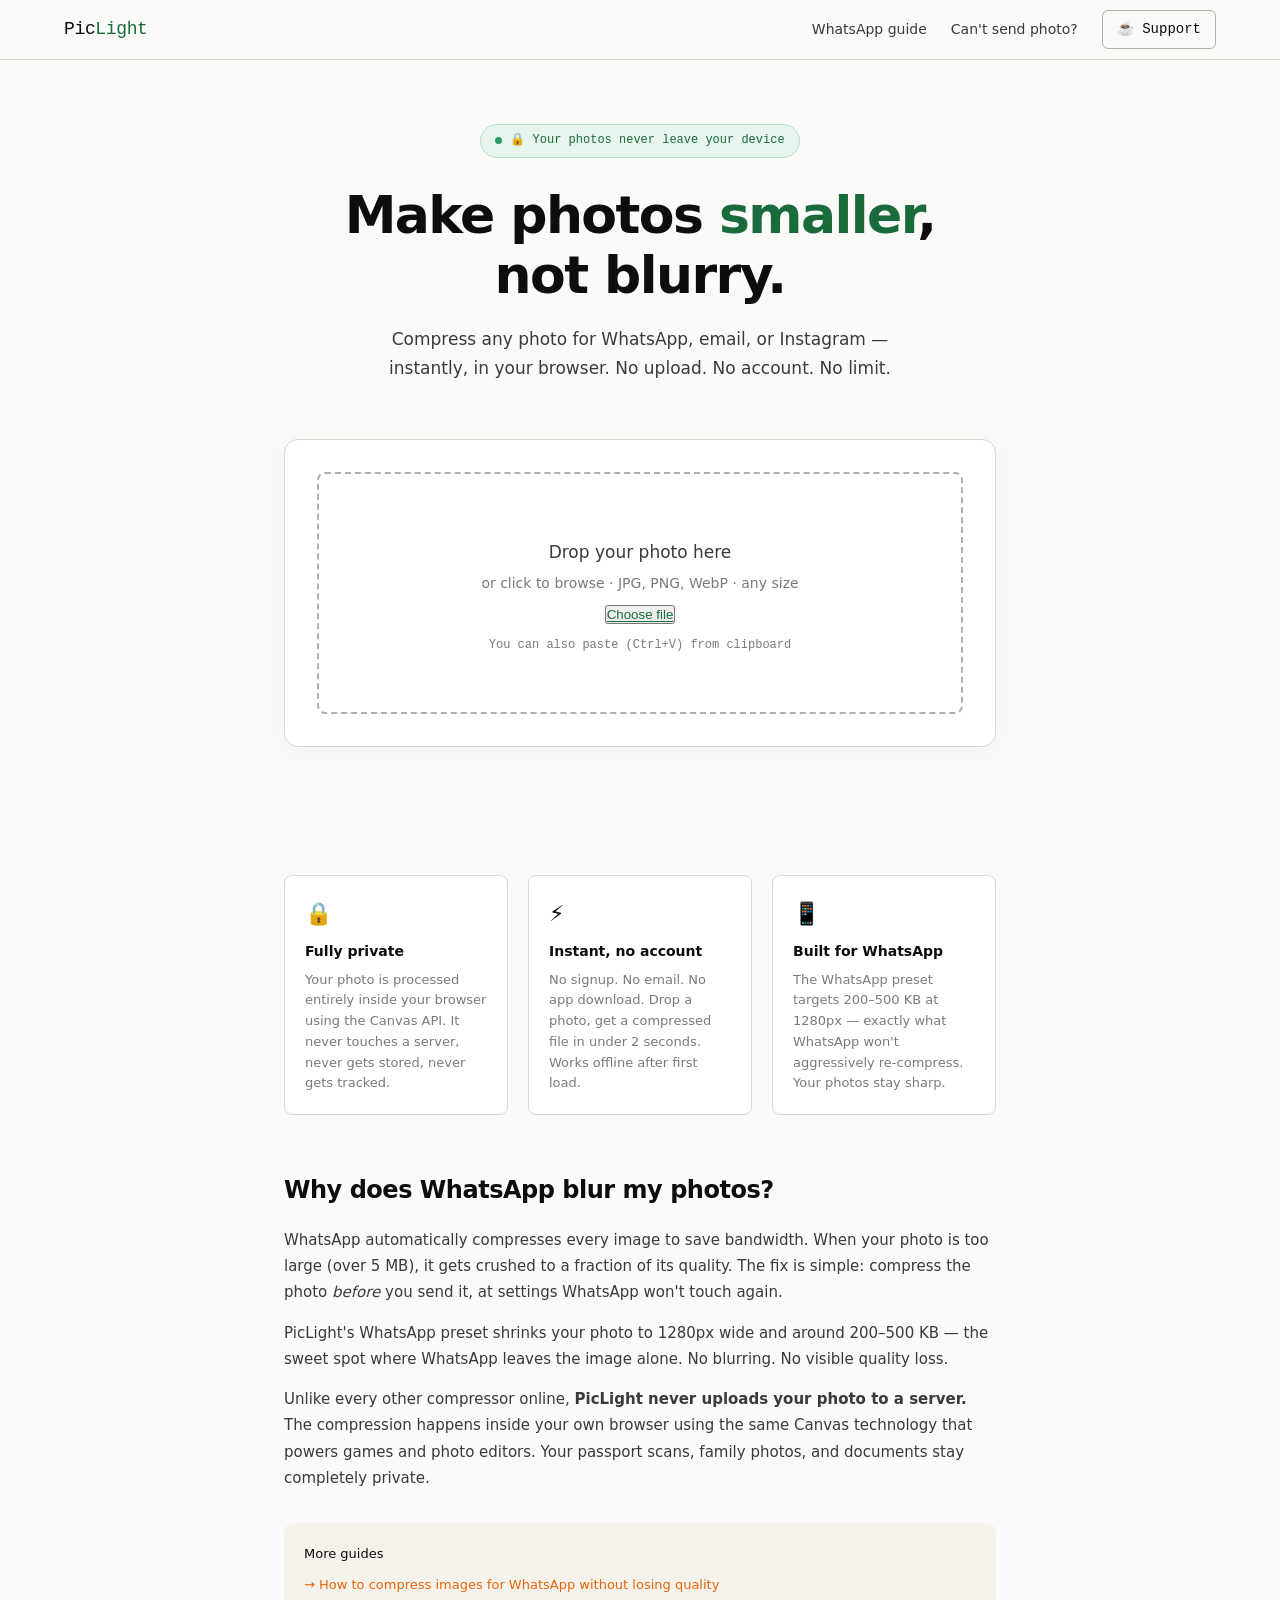
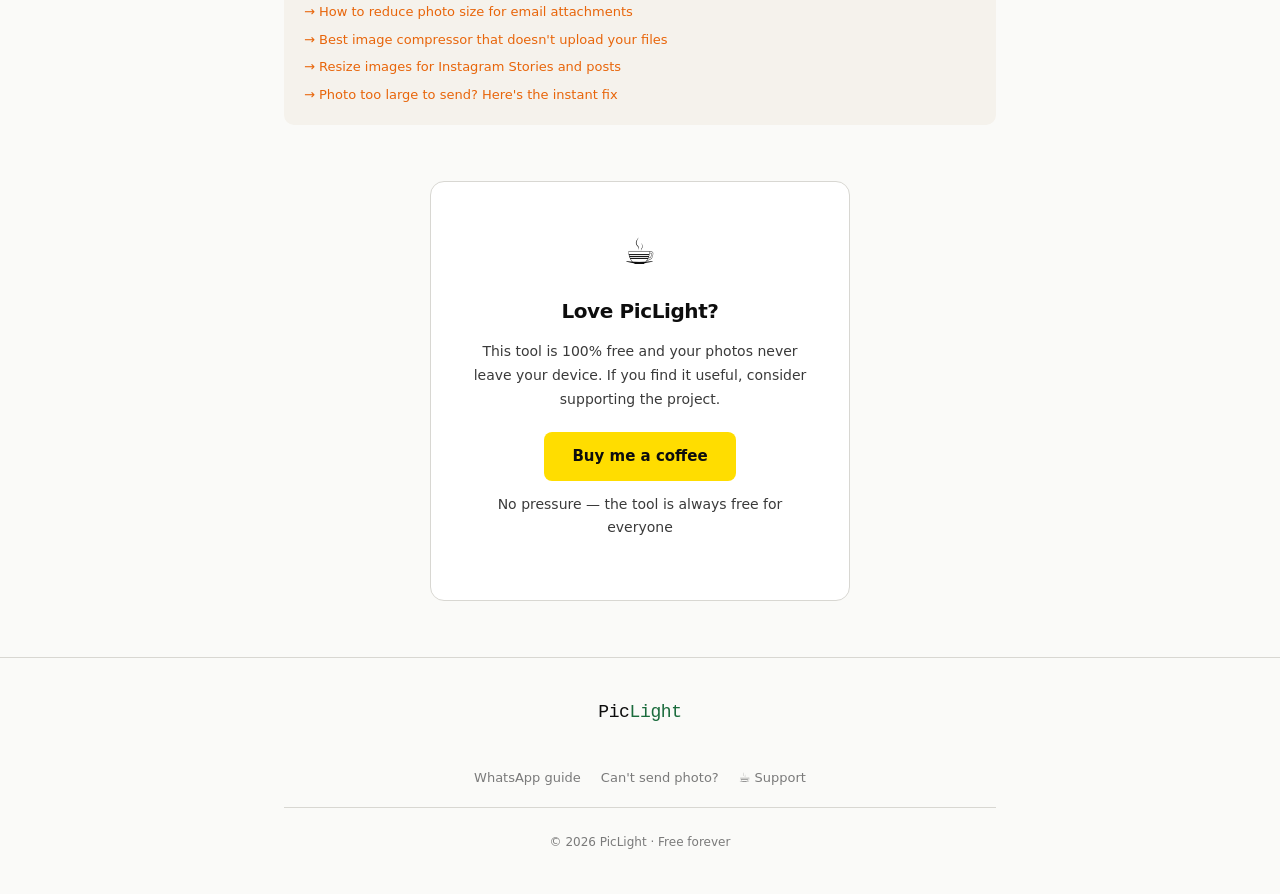
==== index.html @ 230999a6 "Enable clean URLs: remove .html extensions from all blog links" ====
<!DOCTYPE html>
<html lang="en">
<head>
  <meta charset="UTF-8">
  <meta name="viewport" content="width=device-width, initial-scale=1.0">
  <title>PicLight — Compress Images for WhatsApp & Email. Free. No Upload.</title>
  <meta name="description" content="Compress photos for WhatsApp, email, and Instagram instantly. Works 100% in your browser — your photos never leave your device. Free forever, no signup.">
  <meta name="keywords" content="compress image for whatsapp, image compressor, reduce photo size, compress photo free, no upload image compressor">
  <meta property="og:title" content="PicLight — Compress Images Free. No Upload.">
  <meta property="og:description" content="Your photos never leave your device. Compress for WhatsApp, email & social in one tap.">
  <meta property="og:type" content="website">
  <meta name="twitter:card" content="summary_large_image">
  <meta name="google-site-verification" content="NXawo3W-M1GbvlyXy6zWJTYUl6UJcoLheuD6qWnZlss" />
  <link rel="canonical" href="https://piclight.vercel.app/">
  <link rel="icon" type="image/svg+xml" href="favicon.svg">
  <link rel="stylesheet" href="css/style.css">
  <script type="application/ld+json">
  {
    "@context": "https://schema.org",
    "@type": "WebApplication",
    "name": "PicLight",
    "description": "Free browser-based image compressor. No upload, no signup. Works offline.",
    "applicationCategory": "UtilitiesApplication",
    "operatingSystem": "Any",
    "offers": { "@type": "Offer", "price": "0", "priceCurrency": "USD" }
  }
  </script>
  <script defer src="https://cdn.vercel-insights.com/v1/script.js"></script>
</head>
<body>

<nav>
  <a href="/" class="logo">Pic<span>Light</span></a>
  <div class="nav-links">
    <a href="blog/compress-image-whatsapp">WhatsApp guide</a>
    <a href="blog/photo-too-large-to-send">Can't send photo?</a>
    <a href="https://ko-fi.com/brahyan" target="_blank" rel="noopener" class="btn-coffee">☕ Support</a>
  </div>
</nav>

<section class="hero">
  <div class="trust-badge">
    <span class="dot"></span>
    🔒 Your photos never leave your device
  </div>
  <h1>Make photos <em>smaller</em>,<br>not blurry.</h1>
  <p class="hero-sub">Compress any photo for WhatsApp, email, or Instagram — instantly, in your browser. No upload. No account. No limit.</p>
</section>

<main>
  <div class="converter-box">
    <div class="drop-zone" id="dropzone">
      <input type="file" id="fileInput" accept="image/*" style="display:none">

      <div id="uploadPanel" style="display:flex;flex-direction:column;align-items:center;">
        <div class="drop-icon"></div>
        <p class="drop-primary">Drop your photo here</p>
        <p class="drop-secondary">or click to browse · JPG, PNG, WebP · any size</p>
        <button class="file-label" onclick="document.getElementById('fileInput').click()">
          Choose file
        </button>
        <p class="drop-hint">You can also paste (Ctrl+V) from clipboard</p>
        <p id="errorMsg" style="color:#b84a2c;margin-top:8px;"></p>
      </div>

      <div id="spinner" style="display:none;text-align:center;">
        <div class="spin-ring"></div>
        <p class="spin-label">Compressing in your browser…</p>
      </div>

      <div id="resultPanel" style="display:none;flex-direction:column;align-items:center;">
        <img id="previewImg" alt="Compressed preview" style="width:100%;max-width:300px;border-radius:8px;margin-bottom:20px;">

        <div style="display:flex;justify-content:center;align-items:center;gap:20px;margin-bottom:20px;flex-wrap:wrap;width:100%;">
          <div style="text-align:center;">
            <p class="drop-secondary">Original</p>
            <p style="font-size:18px;font-weight:600;color:#0d0d0d;" id="originalSz">—</p>
          </div>
          <div style="font-size:20px;">→</div>
          <div style="text-align:center;">
            <p class="drop-secondary">Compressed</p>
            <p style="font-size:18px;font-weight:600;color:#1a6b3c;" id="compressedSz">—</p>
            <p id="saving" style="font-size:12px;color:#1a6b3c;margin-top:4px;"></p>
          </div>
        </div>
        <p class="drop-secondary" id="dimensionEl" style="text-align:center;margin-bottom:20px;width:100%;"></p>

        <div class="quality-row" style="width:100%;">
          <span style="font-size:14px;color:var(--ink-2);">Quality</span>
          <input type="range" id="qualityRange" min="40" max="95" value="82" style="flex:1;">
          <span id="qualityVal" style="font-family:var(--font-mono);font-size:13px;font-weight:500;min-width:40px;text-align:right;color:var(--ink);">82%</span>
        </div>

        <div class="action-row" style="margin-top:16px;width:100%;">
          <button class="btn-convert" id="dlBtn" style="width:100%;">⬇ Download</button>
        </div>

        <div id="coffeePrompt" style="display:none;text-align:center;margin-top:20px;padding:16px;background:#F5F2EC;border-radius:8px;width:100%;">
          <p class="drop-secondary" style="margin:0 0 8px 0;">This tool is 100% free — your photo never left your device ☁️</p>
          <a href="https://buymeacoffee.com/piclight" target="_blank" rel="noopener" style="color:#E8650A;text-decoration:none;font-weight:500;">
            ☕ Buy me a coffee
          </a>
        </div>
      </div>
    </div>
  </div>
</main>

<section class="trust-strip">
  <div class="trust-item">
    <span class="trust-icon">🔒</span>
    <strong>Fully private</strong>
    <p>Your photo is processed entirely inside your browser using the Canvas API. It never touches a server, never gets stored, never gets tracked.</p>
  </div>
  <div class="trust-item">
    <span class="trust-icon">⚡</span>
    <strong>Instant, no account</strong>
    <p>No signup. No email. No app download. Drop a photo, get a compressed file in under 2 seconds. Works offline after first load.</p>
  </div>
  <div class="trust-item">
    <span class="trust-icon">📱</span>
    <strong>Built for WhatsApp</strong>
    <p>The WhatsApp preset targets 200–500 KB at 1280px — exactly what WhatsApp won't aggressively re-compress. Your photos stay sharp.</p>
  </div>
</section>

<section class="how-section">
  <h2>Why does WhatsApp blur my photos?</h2>
  <p>WhatsApp automatically compresses every image to save bandwidth. When your photo is too large (over 5 MB), it gets crushed to a fraction of its quality. The fix is simple: compress the photo <em>before</em> you send it, at settings WhatsApp won't touch again.</p>
  <p>PicLight's WhatsApp preset shrinks your photo to 1280px wide and around 200–500 KB — the sweet spot where WhatsApp leaves the image alone. No blurring. No visible quality loss.</p>
  <p>Unlike every other compressor online, <strong>PicLight never uploads your photo to a server.</strong> The compression happens inside your own browser using the same Canvas technology that powers games and photo editors. Your passport scans, family photos, and documents stay completely private.</p>

  <div style="margin-top:32px;padding:20px;background:#F5F2EC;border-radius:10px;">
    <p style="font-size:13px;font-weight:500;color:#0d0d0d;margin-bottom:8px;">More guides</p>
    <div style="display:flex;flex-direction:column;gap:6px;">
      <a href="blog/compress-image-whatsapp" style="font-size:13px;color:#E8650A;text-decoration:none;">→ How to compress images for WhatsApp without losing quality</a>
      <a href="blog/reduce-photo-size-email" style="font-size:13px;color:#E8650A;text-decoration:none;">→ How to reduce photo size for email attachments</a>
      <a href="blog/image-compressor-no-upload" style="font-size:13px;color:#E8650A;text-decoration:none;">→ Best image compressor that doesn't upload your files</a>
      <a href="blog/resize-image-instagram" style="font-size:13px;color:#E8650A;text-decoration:none;">→ Resize images for Instagram Stories and posts</a>
      <a href="blog/photo-too-large-to-send" style="font-size:13px;color:#E8650A;text-decoration:none;">→ Photo too large to send? Here's the instant fix</a>
    </div>
  </div>
</section>

<section class="coffee-section">
  <div class="coffee-card">
    <div class="coffee-emoji">☕</div>
    <h3>Love PicLight?</h3>
    <p>This tool is 100% free and your photos never leave your device. If you find it useful, consider supporting the project.</p>
    <a href="https://ko-fi.com/brahyan" target="_blank" rel="noopener" class="btn-coffee-big">Buy me a coffee</a>
    <p class="coffee-sub">No pressure — the tool is always free for everyone</p>
  </div>
</section>

<footer>
  <div class="footer-inner">
    <div class="footer-logo">Pic<span>Light</span></div>
    <nav class="footer-nav">
      <a href="blog/compress-image-whatsapp">WhatsApp guide</a>
      <a href="blog/photo-too-large-to-send">Can't send photo?</a>
      <a href="https://ko-fi.com/brahyan" target="_blank" rel="noopener">☕ Support</a>
    </nav>
    <span class="footer-copy">© 2026 PicLight · Free forever</span>
  </div>
</footer>

<script src="js/compressor.js"></script>
<script src="js/ui.js"></script>

<style>
  .spin-ring {
    width: 50px;
    height: 50px;
    border: 4px solid var(--border);
    border-top-color: var(--accent);
    border-radius: 50%;
    animation: spin 1s linear infinite;
    margin: 0 auto 16px;
  }
  
  @keyframes spin {
    to { transform: rotate(360deg); }
  }
  
  .spin-label {
    font-size: 14px;
    color: var(--ink-2);
    margin: 0;
  }
  
  main {
    max-width: 760px;
    margin: 0 auto;
    padding: 0 24px 80px;
  }
  
  .trust-strip {
    display: grid;
    grid-template-columns: repeat(auto-fit, minmax(200px, 1fr));
    gap: 20px;
    max-width: 760px;
    margin: 0 auto;
    padding: 0 24px 56px;
  }
  
  /* How section */
  .how-section {
    max-width: 760px;
    margin: 0 auto;
    padding: 0 24px 56px;
  }
  
  /* Coffee section */
  .coffee-section {
    display: flex;
    justify-content: center;
    max-width: 760px;
    margin: 0 auto;
    padding: 0 24px 56px;
  }
  
  .preset-btn {
    background: none;
    border: 1px solid var(--border);
    border-radius: var(--radius);
    padding: 10px 16px;
    font-size: 14px;
    color: var(--ink-2);
    cursor: pointer;
    transition: all var(--transition);
  }
  
  .preset-btn:hover {
    border-color: var(--accent);
    color: var(--accent);
  }
  
  .preset-btn.active {
    background: var(--accent);
    color: #fff;
    border-color: var(--accent);
  }
</style>

<script>
  const r = document.getElementById('qualityRange');
  if (r) r.addEventListener('input', () => {
    r.style.background = `linear-gradient(to right, var(--accent) ${r.value}%, var(--border) ${r.value}%)`;
  });
</script>

</body>
</html>
---- css/style.css ----
/* =========================================================
   heicfree — css/style.css
   Aesthetic: industrial-minimal, monospace accents, dark trust signals
   ========================================================= */

:root {
  --ink:     #0d0d0d;
  --ink-2:   #3a3a3a;
  --ink-3:   #7a7a7a;
  --surface: #fafaf8;
  --surface-2: #f0efeb;
  --surface-3: #e8e7e2;
  --accent:  #1a6b3c;
  --accent-light: #e8f4ee;
  --accent-mid: #2d9e5f;
  --warn:    #b84a2c;
  --border:  #d8d7d2;
  --border-strong: #b0afa9;
  --font-sans: 'DM Sans', system-ui, sans-serif;
  --font-mono: 'DM Mono', 'Courier New', monospace;
  --radius: 8px;
  --radius-lg: 14px;
  --transition: 0.18s ease;
}

*, *::before, *::after { box-sizing: border-box; margin: 0; padding: 0; }

html { scroll-behavior: smooth; }

body {
  font-family: var(--font-sans);
  background: var(--surface);
  color: var(--ink);
  line-height: 1.65;
  font-size: 16px;
  -webkit-font-smoothing: antialiased;
}

/* ── NAV ── */
nav {
  display: flex;
  align-items: center;
  justify-content: space-between;
  padding: 0 max(24px, 5vw);
  height: 60px;
  border-bottom: 1px solid var(--border);
  background: var(--surface);
  position: sticky;
  top: 0;
  z-index: 100;
}

.logo {
  font-family: var(--font-mono);
  font-size: 18px;
  font-weight: 500;
  color: var(--ink);
  text-decoration: none;
  letter-spacing: -0.02em;
}
.logo span { color: var(--accent); }

.nav-links {
  display: flex;
  align-items: center;
  gap: 24px;
}
.nav-links a {
  font-size: 14px;
  color: var(--ink-2);
  text-decoration: none;
  transition: color var(--transition);
}
.nav-links a:hover { color: var(--ink); }

.btn-coffee {
  font-family: var(--font-mono);
  font-size: 13px;
  padding: 7px 14px;
  border: 1px solid var(--border-strong);
  border-radius: 6px;
  background: var(--surface);
  color: var(--ink) !important;
  transition: background var(--transition), border-color var(--transition);
}
.btn-coffee:hover {
  background: var(--surface-2) !important;
  border-color: var(--ink-2) !important;
}

/* ── HERO ── */
.hero {
  max-width: 720px;
  margin: 64px auto 0;
  padding: 0 24px 56px;
  text-align: center;
}

.trust-badge {
  display: inline-flex;
  align-items: center;
  gap: 8px;
  font-family: var(--font-mono);
  font-size: 12px;
  color: var(--accent);
  background: var(--accent-light);
  border: 1px solid #b6dfc8;
  border-radius: 20px;
  padding: 6px 14px;
  margin-bottom: 28px;
}
.dot {
  width: 7px; height: 7px;
  border-radius: 50%;
  background: var(--accent-mid);
  animation: pulse 2s infinite;
}
@keyframes pulse {
  0%, 100% { opacity: 1; }
  50% { opacity: 0.4; }
}

h1 {
  font-size: clamp(32px, 5vw, 52px);
  font-weight: 600;
  line-height: 1.15;
  letter-spacing: -0.03em;
  color: var(--ink);
  margin-bottom: 20px;
}
h1 em {
  font-style: normal;
  color: var(--accent);
}

.hero-sub {
  font-size: 17px;
  color: var(--ink-2);
  max-width: 520px;
  margin: 0 auto;
  line-height: 1.7;
}

/* ── MAIN ── */
main {
  max-width: 760px;
  margin: 0 auto;
  padding: 0 24px 80px;
}

/* ── CONVERTER BOX ── */
.converter-box {
  background: #fff;
  border: 1.5px solid var(--border);
  border-radius: var(--radius-lg);
  padding: 32px;
  margin-bottom: 48px;
  box-shadow: 0 2px 20px rgba(0,0,0,0.04);
}

/* Drop zone */
.drop-zone {
  border: 2px dashed var(--border-strong);
  border-radius: var(--radius);
  padding: 48px 24px;
  text-align: center;
  cursor: pointer;
  transition: border-color var(--transition), background var(--transition);
  color: var(--ink-3);
}
.drop-zone:hover,
.drop-zone.dragover {
  border-color: var(--accent-mid);
  background: var(--accent-light);
  color: var(--accent);
}
.drop-icon { margin-bottom: 16px; }
.drop-primary {
  font-size: 17px;
  font-weight: 500;
  color: var(--ink-2);
  margin-bottom: 6px;
}
.drop-secondary { font-size: 14px; color: var(--ink-3); margin-bottom: 10px; }
.file-label {
  color: var(--accent);
  cursor: pointer;
  text-decoration: underline;
  text-underline-offset: 2px;
}
.drop-hint {
  font-family: var(--font-mono);
  font-size: 12px;
  color: var(--ink-3);
  margin-top: 12px;
}

/* Quality row */
.quality-row {
  display: flex;
  align-items: center;
  gap: 12px;
  margin-top: 20px;
  margin-bottom: 16px;
  font-size: 14px;
  color: var(--ink-2);
  padding: 0;
}
.quality-row input[type=range] {
  flex: 1;
  -webkit-appearance: none;
  appearance: none;
  width: 100%;
  height: 6px;
  border-radius: 3px;
  background: linear-gradient(to right, var(--accent) 0%, var(--accent) 50%, var(--border) 50%, var(--border) 100%);
  outline: none;
  cursor: pointer;
  pointer-events: auto;
}
/* Track styling for Firefox */
.quality-row input[type=range]::-moz-range-track {
  background: transparent;
  border: none;
  box-shadow: none;
}
/* Range styling */
.quality-row input[type=range]::-webkit-slider-runnable-track {
  background: transparent;
  height: 6px;
  border-radius: 3px;
}
.quality-row input[type=range]::-webkit-slider-thumb {
  -webkit-appearance: none;
  appearance: none;
  width: 16px;
  height: 16px;
  border-radius: 50%;
  background: var(--accent);
  cursor: pointer;
  pointer-events: auto;
  box-shadow: 0 2px 4px rgba(26, 107, 60, 0.2);
  border: 2px solid #fff;
  transition: box-shadow 0.18s ease;
  margin-top: -5px;
}
.quality-row input[type=range]::-webkit-slider-thumb:hover {
  box-shadow: 0 4px 8px rgba(26, 107, 60, 0.3);
}
.quality-row input[type=range]::-moz-range-thumb {
  width: 16px;
  height: 16px;
  border-radius: 50%;
  background: var(--accent);
  cursor: pointer;
  pointer-events: auto;
  border: 2px solid #fff;
  box-shadow: 0 2px 4px rgba(26, 107, 60, 0.2);
  transition: box-shadow 0.18s ease;
  margin-top: -5px;
}
.quality-row input[type=range]::-moz-range-thumb:hover {
  box-shadow: 0 4px 8px rgba(26, 107, 60, 0.3);
}
#qualityVal {
  font-family: var(--font-mono);
  font-size: 13px;
  font-weight: 500;
  min-width: 40px;
  text-align: right;
  color: var(--ink);
}

/* File queue */
.file-queue {
  margin-top: 20px;
  display: flex;
  flex-direction: column;
  gap: 8px;
}
.queue-item {
  display: flex;
  align-items: center;
  gap: 12px;
  padding: 10px 12px;
  background: var(--surface-2);
  border-radius: var(--radius);
  font-size: 13px;
}
.queue-item-name {
  flex: 1;
  font-family: var(--font-mono);
  color: var(--ink-2);
  overflow: hidden;
  text-overflow: ellipsis;
  white-space: nowrap;
}
.queue-item-size { color: var(--ink-3); font-size: 12px; }
.queue-item-remove {
  background: none; border: none; cursor: pointer;
  color: var(--ink-3); font-size: 16px; line-height: 1;
  padding: 0 4px;
  transition: color var(--transition);
}
.queue-item-remove:hover { color: var(--warn); }

/* Action row */
.action-row {
  display: flex;
  gap: 12px;
  margin-top: 16px;
  width: 100%;
}
.btn-convert {
  flex: 1;
  background: var(--accent);
  color: #fff;
  border: none;
  border-radius: var(--radius);
  padding: 16px 20px;
  font-family: var(--font-sans);
  font-size: 15px;
  font-weight: 500;
  cursor: pointer;
  transition: background var(--transition), box-shadow var(--transition), transform var(--transition);
  min-height: 48px;
  display: flex;
  align-items: center;
  justify-content: center;
  box-shadow: 0 2px 8px rgba(26, 107, 60, 0.12);
}
.btn-convert:hover { 
  background: #14532d;
  box-shadow: 0 4px 12px rgba(26, 107, 60, 0.2);
}
.btn-convert:active { transform: scale(0.98); }

.btn-clear {
  flex: 1;
  background: var(--surface-2);
  border: 1px solid var(--border);
  border-radius: var(--radius);
  padding: 16px 18px;
  font-family: var(--font-sans);
  font-size: 15px;
  font-weight: 500;
  color: var(--ink-2);
  cursor: pointer;
  transition: background var(--transition), border-color var(--transition), color var(--transition), box-shadow var(--transition);
  min-height: 48px;
  display: flex;
  align-items: center;
  justify-content: center;
}
.btn-clear:hover { 
  background: var(--surface-3);
  border-color: var(--border-strong);
  color: var(--ink);
  box-shadow: 0 1px 4px rgba(0,0,0,0.05);
}

/* Progress */
.progress-wrap { margin-top: 20px; }
.progress-bar-bg {
  height: 6px;
  background: var(--surface-3);
  border-radius: 3px;
  overflow: hidden;
  margin-bottom: 10px;
}
.progress-bar-fill {
  height: 100%;
  background: var(--accent-mid);
  border-radius: 3px;
  width: 0%;
  transition: width 0.3s ease;
}
.progress-label {
  font-family: var(--font-mono);
  font-size: 13px;
  color: var(--ink-3);
}

/* Results */
.results-header {
  display: flex;
  align-items: center;
  justify-content: space-between;
  margin-bottom: 14px;
  flex-wrap: wrap;
  gap: 10px;
}
.results-title {
  font-size: 15px;
  font-weight: 500;
  color: var(--ink);
}
.btn-download-all {
  background: var(--accent);
  color: #fff;
  border: none;
  border-radius: var(--radius);
  padding: 8px 16px;
  font-size: 13px;
  font-weight: 500;
  cursor: pointer;
  transition: background var(--transition);
}
.btn-download-all:hover { background: #14532d; }

.results-list { display: flex; flex-direction: column; gap: 8px; }
.result-item {
  display: flex;
  align-items: center;
  gap: 12px;
  padding: 10px 14px;
  background: var(--accent-light);
  border: 1px solid #b6dfc8;
  border-radius: var(--radius);
  font-size: 13px;
}
.result-item-name {
  flex: 1;
  font-family: var(--font-mono);
  color: var(--ink-2);
  overflow: hidden;
  text-overflow: ellipsis;
  white-space: nowrap;
}
.result-size { color: var(--ink-3); font-size: 12px; }
.result-error {
  background: #fef2f0;
  border-color: #f5c2ba;
}
.result-error .result-item-name { color: var(--warn); }
.btn-download-single {
  background: var(--accent);
  color: #fff;
  border: none;
  border-radius: 5px;
  padding: 5px 12px;
  font-size: 12px;
  font-weight: 500;
  cursor: pointer;
  white-space: nowrap;
  transition: background var(--transition);
}
.btn-download-single:hover { background: #14532d; }

.btn-convert-more {
  margin-top: 16px;
  background: none;
  border: 1px solid var(--border);
  border-radius: var(--radius);
  padding: 10px 20px;
  font-size: 14px;
  color: var(--ink-2);
  cursor: pointer;
  width: 100%;
  transition: border-color var(--transition);
}
.btn-convert-more:hover { border-color: var(--accent); color: var(--accent); }

/* ── TRUST STRIP ── */
.trust-strip {
  display: grid;
  grid-template-columns: repeat(auto-fit, minmax(160px, 1fr));
  gap: 20px;
  margin-bottom: 56px;
}
.trust-item {
  padding: 20px;
  background: #fff;
  border: 1px solid var(--border);
  border-radius: var(--radius);
}
.trust-icon { font-size: 22px; display: block; margin-bottom: 8px; }
.trust-item strong {
  display: block;
  font-size: 14px;
  font-weight: 600;
  margin-bottom: 6px;
  color: var(--ink);
}
.trust-item p { font-size: 13px; color: var(--ink-3); line-height: 1.6; }

/* ── HOW IT WORKS ── */
.how-section {
  margin-bottom: 56px;
}
.how-section h2,
.faq-section h2 {
  font-size: 24px;
  font-weight: 600;
  letter-spacing: -0.02em;
  margin-bottom: 16px;
  color: var(--ink);
}
.how-section p {
  font-size: 15px;
  color: var(--ink-2);
  margin-bottom: 14px;
  line-height: 1.75;
}

.code-proof {
  margin-top: 24px;
  background: #0d0d0d;
  border-radius: var(--radius);
  padding: 20px 22px;
  overflow-x: auto;
}
.code-proof-label {
  font-family: var(--font-mono);
  font-size: 12px;
  color: #5a8f6a;
  margin-bottom: 8px;
}
.code-proof code {
  font-family: var(--font-mono);
  font-size: 13px;
  color: #e8e7e2;
  white-space: pre;
}

/* ── FAQ ── */
.faq-section { margin-bottom: 56px; }
details {
  border-bottom: 1px solid var(--border);
  padding: 16px 0;
}
details:first-of-type { border-top: 1px solid var(--border); }
summary {
  font-size: 15px;
  font-weight: 500;
  cursor: pointer;
  color: var(--ink);
  list-style: none;
  display: flex;
  justify-content: space-between;
  align-items: center;
}
summary::-webkit-details-marker { display: none; }
summary::after {
  content: '+';
  font-size: 20px;
  font-weight: 300;
  color: var(--ink-3);
  transition: transform var(--transition);
}
details[open] summary::after {
  content: '−';
}
details p {
  font-size: 14px;
  color: var(--ink-2);
  line-height: 1.75;
  margin-top: 12px;
  padding-right: 24px;
}

/* ── COFFEE ── */
.coffee-section {
  display: flex;
  justify-content: center;
  margin-bottom: 56px;
}
.coffee-card {
  text-align: center;
  max-width: 420px;
  padding: 40px 32px;
  background: #fff;
  border: 1px solid var(--border);
  border-radius: var(--radius-lg);
}
.coffee-emoji { font-size: 36px; margin-bottom: 14px; }
.coffee-card h3 {
  font-size: 20px;
  font-weight: 600;
  letter-spacing: -0.02em;
  margin-bottom: 12px;
}
.coffee-card p {
  font-size: 14px;
  color: var(--ink-2);
  line-height: 1.7;
  margin-bottom: 20px;
}
.btn-coffee-big {
  display: inline-block;
  background: #FFDD00;
  color: #0d0d0d;
  font-weight: 600;
  font-size: 15px;
  padding: 12px 28px;
  border-radius: 8px;
  text-decoration: none;
  transition: opacity var(--transition);
}
.btn-coffee-big:hover { opacity: 0.85; }
.coffee-sub {
  font-size: 12px;
  color: var(--ink-3);
  margin-top: 12px;
  margin-bottom: 0;
}

/* ── FOOTER ── */
footer {
  border-top: 1px solid var(--border);
  background: var(--surface);
}
.footer-inner {
  max-width: 760px;
  margin: 0 auto;
  padding: 40px 24px;
  text-align: center;
}
.footer-logo {
  font-family: var(--font-mono);
  font-size: clamp(14px, 4vw, 18px);
  font-weight: 500;
  margin-bottom: 20px;
  color: var(--ink);
  letter-spacing: -0.02em;
}
.footer-logo span { color: var(--accent); }
.footer-nav {
  display: flex;
  flex-wrap: wrap;
  justify-content: center;
  gap: clamp(12px, 3vw, 20px);
  margin-bottom: 20px;
}
.footer-nav a {
  font-size: clamp(12px, 2.5vw, 13px);
  color: var(--ink-3);
  text-decoration: none;
  transition: color var(--transition);
  padding: 4px 0;
}
.footer-nav a:hover { color: var(--ink); }
.footer-copy {
  font-size: clamp(11px, 2vw, 12px);
  color: var(--ink-3);
  line-height: 1.8;
  word-wrap: break-word;
}

/* ── RESPONSIVE ── */
@media (max-width: 600px) {
  nav { padding: 0 16px; height: 56px; }
  .nav-links { gap: 12px; }
  .nav-links a:not(.btn-coffee) { display: none; }
  .btn-coffee { font-size: 12px; padding: 6px 12px; }
  
  .converter-box { padding: 20px 16px; margin-bottom: 32px; }
  .drop-zone { padding: 32px 16px; }
  .drop-primary { font-size: 15px; margin-bottom: 6px; }
  .drop-secondary { font-size: 13px; }
  
  .quality-row { gap: 10px; margin-bottom: 12px; }
  .action-row { gap: 10px; margin-top: 4px; }
  .btn-convert, .btn-clear {
    padding: 14px 16px;
    font-size: 14px;
    min-height: 44px;
  }
  
  .trust-strip { grid-template-columns: 1fr 1fr; gap: 16px; }
  .trust-item { padding: 16px; }
  .trust-item strong { font-size: 13px; }
  .trust-item p { font-size: 12px; }
  
  .how-section h2 { font-size: 20px; }
  .how-section p { font-size: 14px; }
  
  .coffee-card { padding: 28px 20px; }
  .coffee-card h3 { font-size: 18px; }
  .coffee-card p { font-size: 13px; }
  
  /* Footer mobile optimizations */
  .footer-inner { padding: 32px 16px; }
  .footer-logo { margin-bottom: 16px; font-size: 16px; }
  .footer-nav { gap: 10px; margin-bottom: 16px; }
  .footer-nav a { padding: 6px 4px; font-size: 12px; }
  .footer-copy { font-size: 11px; }
}

@media (max-width: 480px) {
  nav { padding: 0 12px; height: 52px; }
  .logo { font-size: 16px; }
  .nav-links { gap: 8px; }
  .btn-coffee { font-size: 11px; padding: 5px 10px; }
  
  main { padding: 0 12px 48px; }
  .converter-box { padding: 16px; margin-bottom: 24px; box-shadow: 0 1px 6px rgba(0,0,0,0.03); }
  .drop-zone { padding: 20px 12px; }
  .drop-primary { font-size: 14px; margin-bottom: 4px; }
  .drop-secondary { font-size: 12px; }
  .drop-hint { font-size: 11px; margin-top: 8px; }
  
  .quality-row { gap: 8px; margin-bottom: 10px; font-size: 12px; }
  .action-row { gap: 8px; margin-top: 2px; }
  .btn-convert, .btn-clear {
    padding: 12px 12px;
    font-size: 13px;
    min-height: 40px;
  }
  
  .trust-strip { grid-template-columns: 1fr; gap: 12px; padding: 0 12px 32px; }
  .trust-item { padding: 12px; }
  .trust-icon { font-size: 18px; margin-bottom: 6px; }
  .trust-item strong { font-size: 12px; margin-bottom: 4px; }
  .trust-item p { font-size: 11px; line-height: 1.5; }
  
  .hero { margin: 36px auto 0; padding: 0 12px 32px; }
  h1 { font-size: clamp(24px, 3vw, 32px); margin-bottom: 12px; }
  .hero-sub { font-size: 14px; }
  .trust-badge { font-size: 11px; padding: 5px 12px; margin-bottom: 20px; }
  
  .how-section { padding: 0 12px 32px; }
  .how-section h2 { font-size: 18px; margin-bottom: 10px; }
  .how-section p { font-size: 13px; margin-bottom: 10px; }
  
  .code-proof { padding: 16px 12px; margin-top: 16px; }
  .code-proof-label { font-size: 11px; margin-bottom: 6px; }
  .code-proof code { font-size: 12px; }
  
  .coffee-section { padding: 0 12px 40px; }
  .coffee-card { padding: 20px 16px; }
  .coffee-emoji { font-size: 28px; margin-bottom: 10px; }
  .coffee-card h3 { font-size: 16px; margin-bottom: 8px; }
  .coffee-card p { font-size: 12px; margin-bottom: 10px; }
  
  /* Footer extra small optimization */
  footer { padding: 24px 0; }
  .footer-inner { padding: 24px 12px; }
  .footer-logo { font-size: 14px; margin-bottom: 12px; }
  .footer-nav { gap: 8px; margin-bottom: 12px; }
  .footer-nav a { font-size: 11px; }
  .footer-copy { font-size: 10px; }
}
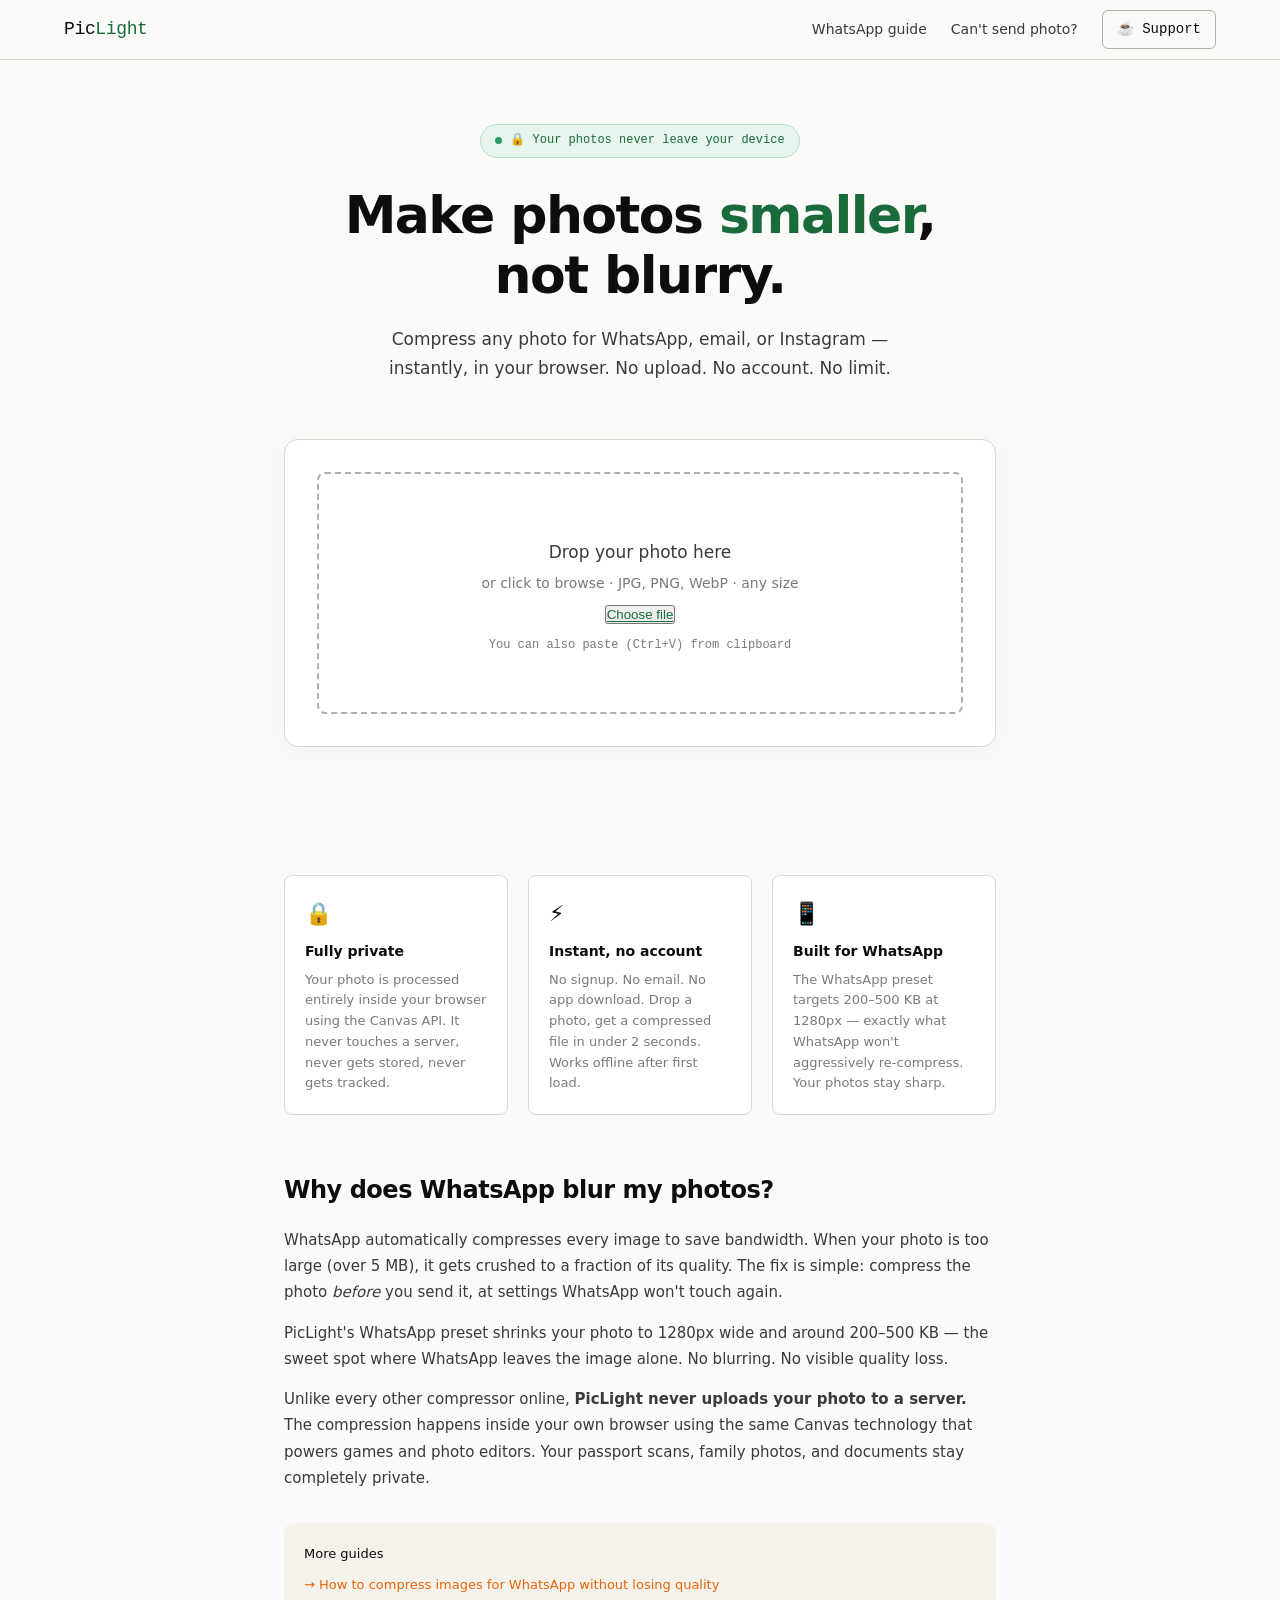
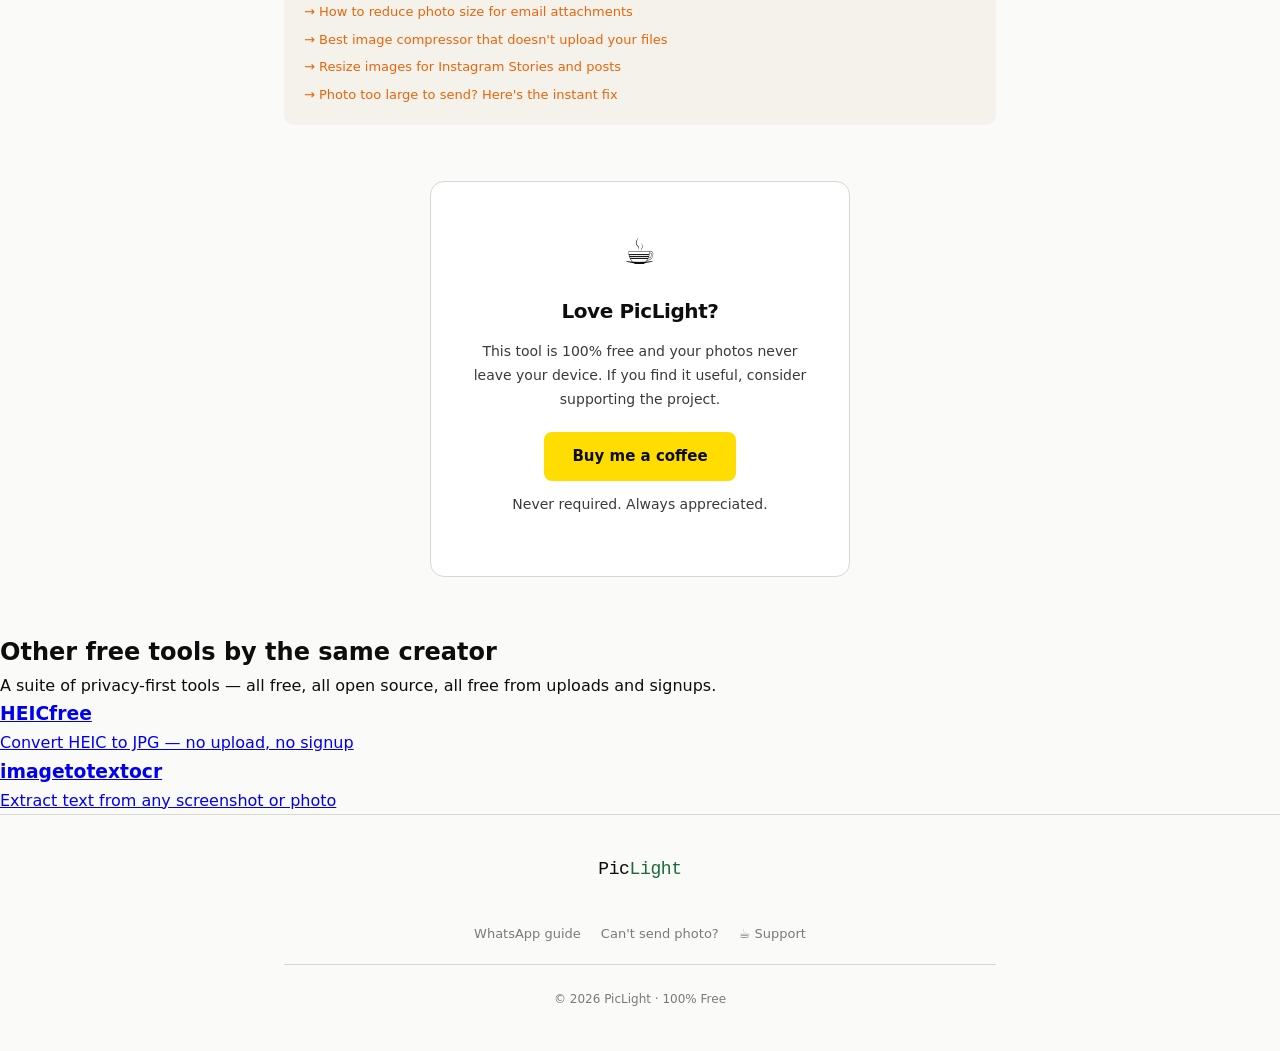
==== commit 654d0051: "Add sister projects section and update coffee section text" ====
--- a/index.html
+++ b/index.html
@@ -15,15 +15,15 @@
   <link rel="icon" type="image/svg+xml" href="favicon.svg">
   <link rel="stylesheet" href="css/style.css">
   <script type="application/ld+json">
-  {
-    "@context": "https://schema.org",
-    "@type": "WebApplication",
-    "name": "PicLight",
-    "description": "Free browser-based image compressor. No upload, no signup. Works offline.",
-    "applicationCategory": "UtilitiesApplication",
-    "operatingSystem": "Any",
-    "offers": { "@type": "Offer", "price": "0", "priceCurrency": "USD" }
-  }
+    {
+      "@context": "https://schema.org",
+      "@type": "WebApplication",
+      "name": "PicLight",
+      "description": "Free browser-based image compressor. No upload, no signup. Works offline.",
+      "applicationCategory": "UtilitiesApplication",
+      "operatingSystem": "Any",
+      "offers": { "@type": "Offer", "price": "0", "priceCurrency": "USD" }
+    }
   </script>
   <script defer src="https://cdn.vercel-insights.com/v1/script.js"></script>
 </head>
@@ -148,7 +148,26 @@
     <h3>Love PicLight?</h3>
     <p>This tool is 100% free and your photos never leave your device. If you find it useful, consider supporting the project.</p>
     <a href="https://ko-fi.com/brahyan" target="_blank" rel="noopener" class="btn-coffee-big">Buy me a coffee</a>
-    <p class="coffee-sub">No pressure — the tool is always free for everyone</p>
+    <p class="coffee-sub">Never required. Always appreciated.</p>
+  </div>
+</section>
+
+<section class="sister-projects">
+  <h2>Other free tools by the same creator</h2>
+  <p class="sister-projects-desc">A suite of privacy-first tools — all free, all open source, all free from uploads and signups.</p>
+  <div class="projects-grid">
+    <a href="https://heicfree.vercel.app/" target="_blank" rel="noopener" class="project-card">
+      <div class="project-info">
+        <h3>HEICfree</h3>
+        <p>Convert HEIC to JPG — no upload, no signup</p>
+      </div>
+    </a>
+    <a href="https://imagetotextocr-phi.vercel.app/" target="_blank" rel="noopener" class="project-card">
+      <div class="project-info">
+        <h3>imagetotextocr</h3>
+        <p>Extract text from any screenshot or photo</p>
+      </div>
+    </a>
   </div>
 </section>
 
@@ -160,7 +179,7 @@
       <a href="blog/photo-too-large-to-send">Can't send photo?</a>
       <a href="https://ko-fi.com/brahyan" target="_blank" rel="noopener">☕ Support</a>
     </nav>
-    <span class="footer-copy">© 2026 PicLight · Free forever</span>
+    <span class="footer-copy">© 2026 PicLight · 100% Free</span>
   </div>
 </footer>
 
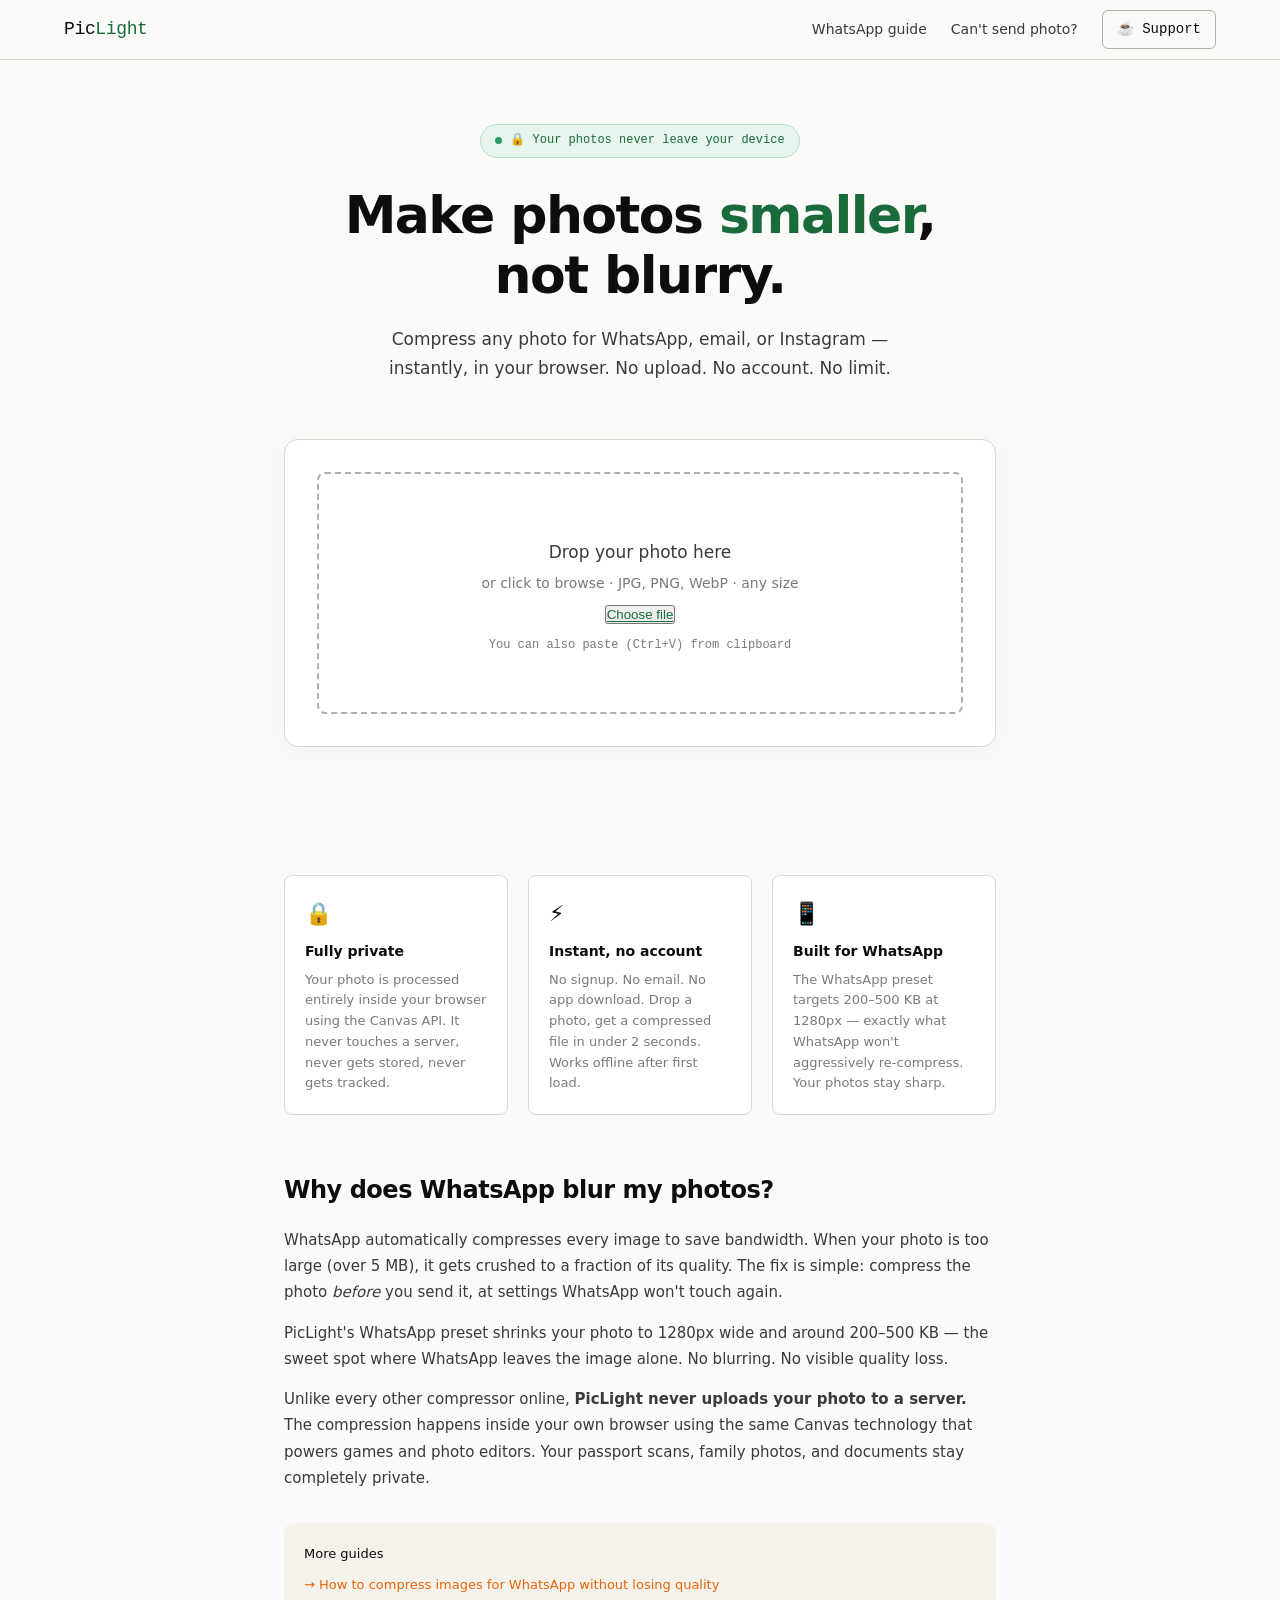
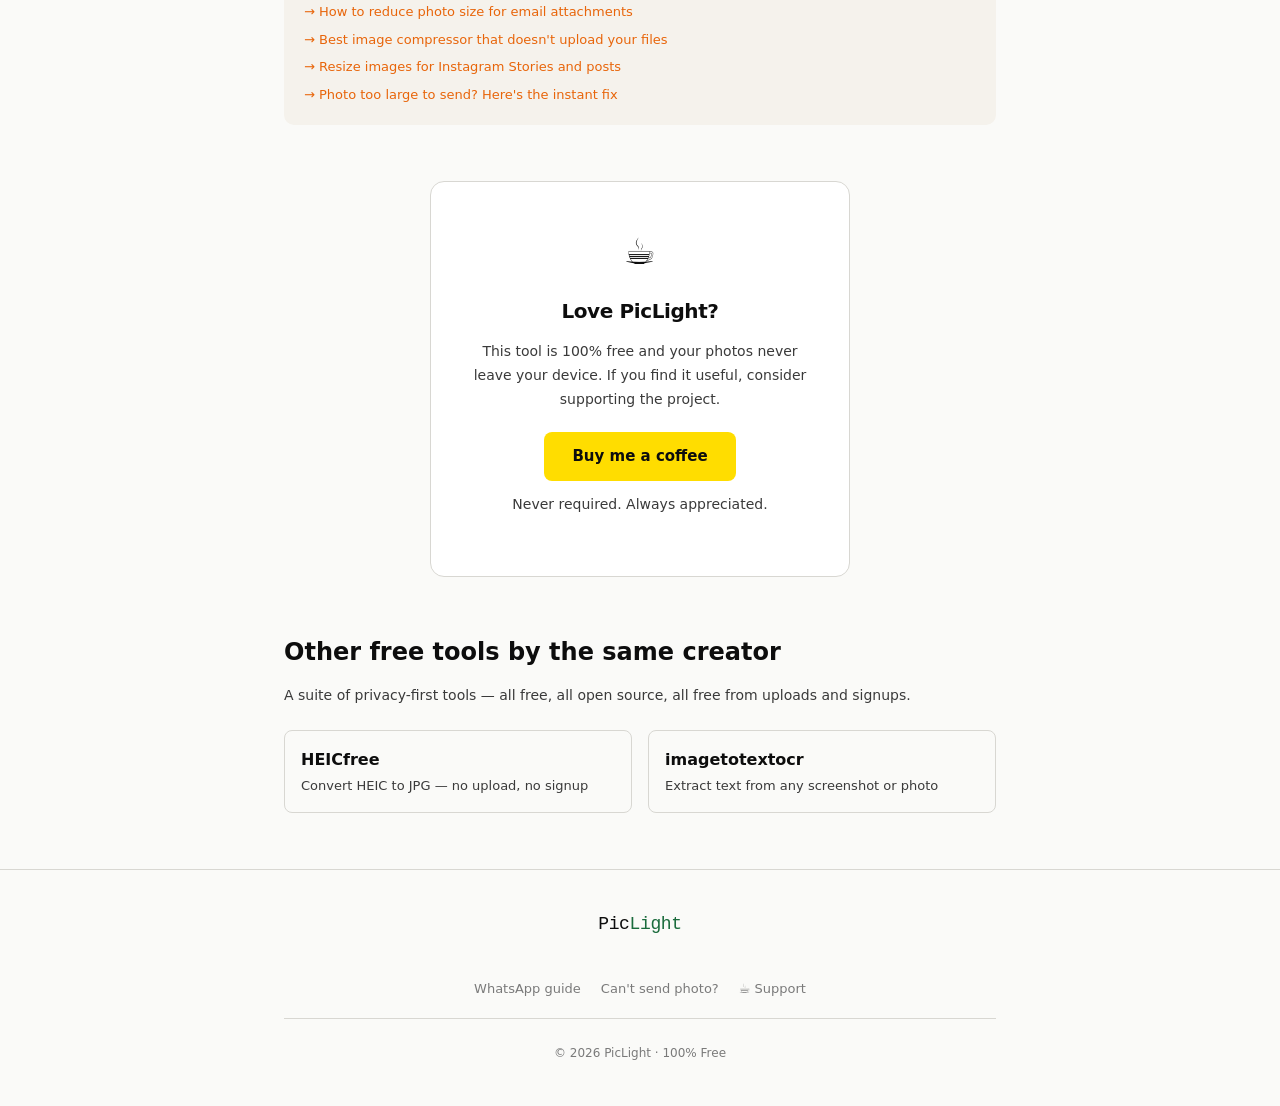
==== commit ebe5904e: "Add CSS styles for sister projects section" ====
--- a/index.html
+++ b/index.html
@@ -259,6 +259,64 @@
     color: #fff;
     border-color: var(--accent);
   }
+  
+  /* Sister projects section */
+  .sister-projects {
+    max-width: 760px;
+    margin: 0 auto;
+    padding: 0 24px 56px;
+  }
+  
+  .sister-projects h2 {
+    font-size: 24px;
+    font-weight: 600;
+    margin: 0 0 12px 0;
+    color: var(--ink);
+  }
+  
+  .sister-projects-desc {
+    font-size: 14px;
+    color: var(--ink-2);
+    margin: 0 0 24px 0;
+    line-height: 1.5;
+  }
+  
+  .projects-grid {
+    display: grid;
+    grid-template-columns: repeat(auto-fit, minmax(200px, 1fr));
+    gap: 16px;
+  }
+  
+  .project-card {
+    display: flex;
+    align-items: center;
+    padding: 16px;
+    border: 1px solid var(--border);
+    border-radius: var(--radius);
+    text-decoration: none;
+    color: inherit;
+    transition: all var(--transition);
+  }
+  
+  .project-card:hover {
+    border-color: var(--accent);
+    background: rgba(232, 101, 10, 0.04);
+    transform: translateY(-2px);
+  }
+  
+  .project-info h3 {
+    font-size: 16px;
+    font-weight: 600;
+    margin: 0 0 4px 0;
+    color: var(--ink);
+  }
+  
+  .project-info p {
+    font-size: 13px;
+    color: var(--ink-2);
+    margin: 0;
+    line-height: 1.4;
+  }
 </style>
 
 <script>
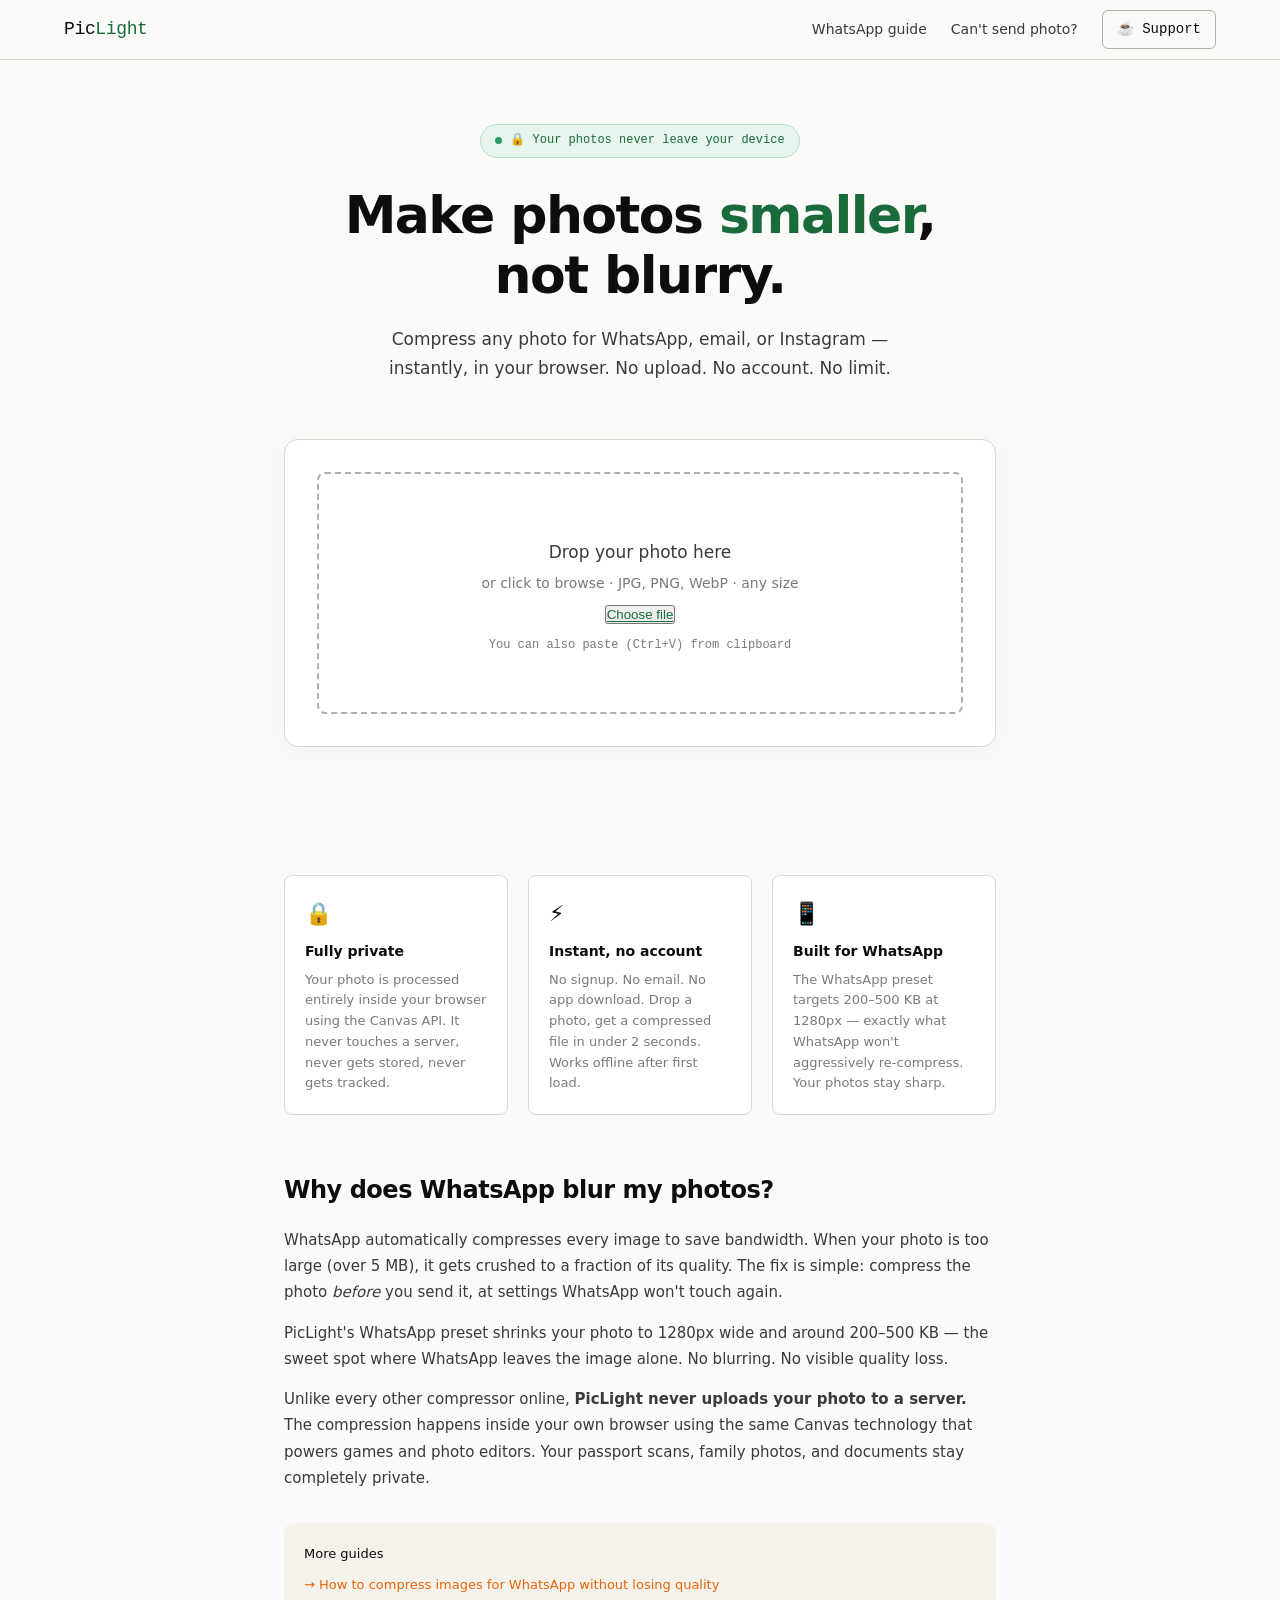
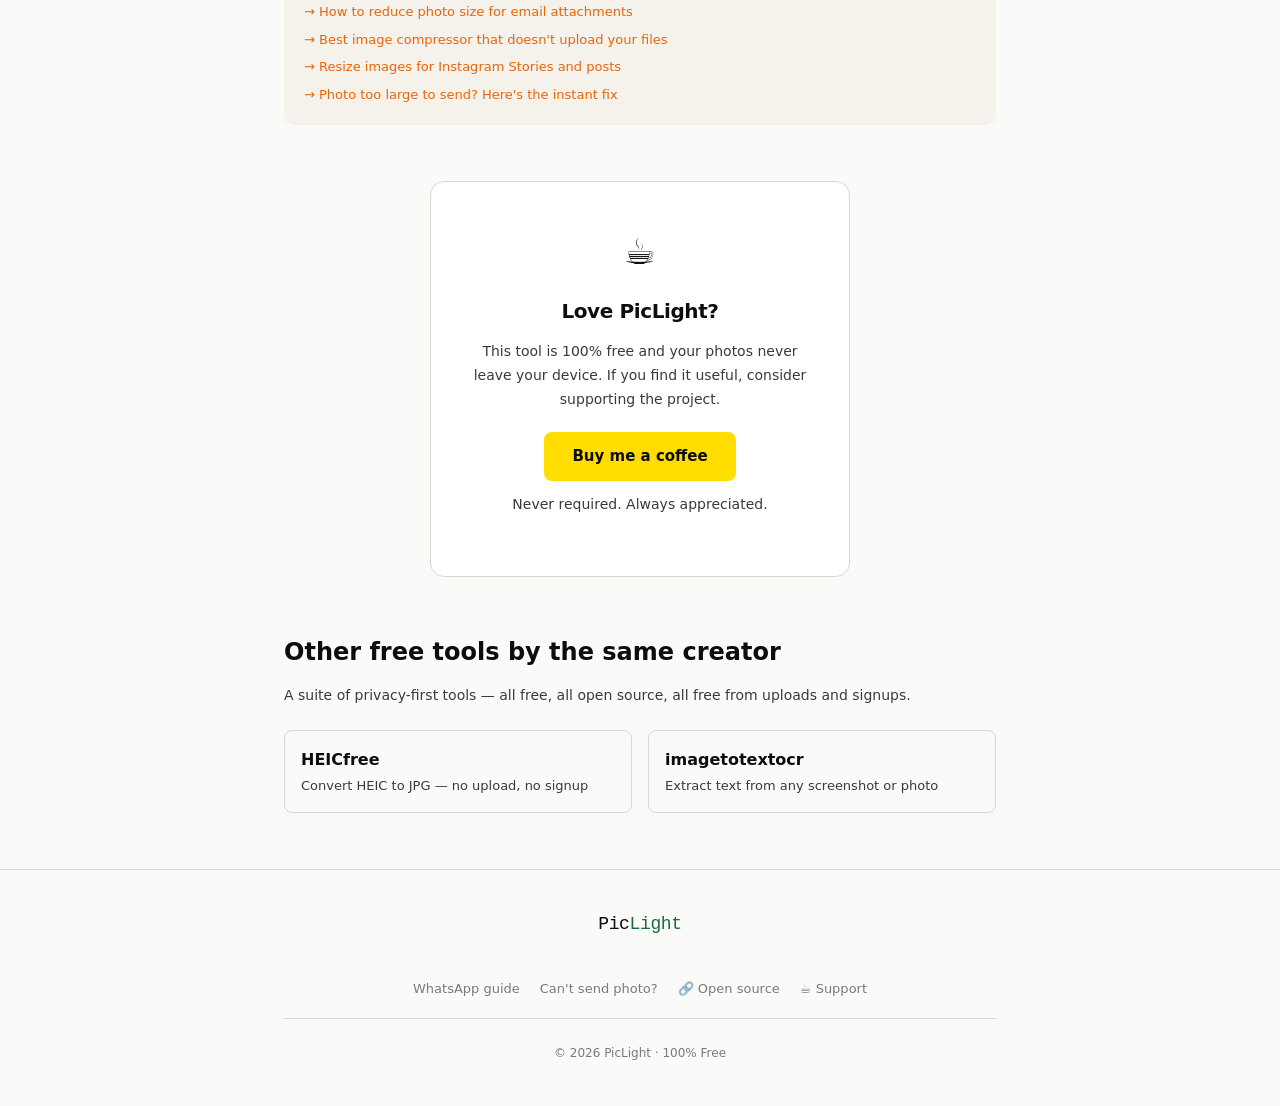
==== commit b65f17d3: "Add GitHub open source link to footer" ====
--- a/index.html
+++ b/index.html
@@ -97,7 +97,7 @@
 
         <div id="coffeePrompt" style="display:none;text-align:center;margin-top:20px;padding:16px;background:#F5F2EC;border-radius:8px;width:100%;">
           <p class="drop-secondary" style="margin:0 0 8px 0;">This tool is 100% free — your photo never left your device ☁️</p>
-          <a href="https://buymeacoffee.com/piclight" target="_blank" rel="noopener" style="color:#E8650A;text-decoration:none;font-weight:500;">
+          <a href="https://ko-fi.com/brahyan" target="_blank" rel="noopener" style="color:#E8650A;text-decoration:none;font-weight:500;">
             ☕ Buy me a coffee
           </a>
         </div>
@@ -177,6 +177,7 @@
     <nav class="footer-nav">
       <a href="blog/compress-image-whatsapp">WhatsApp guide</a>
       <a href="blog/photo-too-large-to-send">Can't send photo?</a>
+      <a href="https://github.com/piedadbrylle490-ux/piclight" target="_blank" rel="noopener">🔗 Open source</a>
       <a href="https://ko-fi.com/brahyan" target="_blank" rel="noopener">☕ Support</a>
     </nav>
     <span class="footer-copy">© 2026 PicLight · 100% Free</span>
